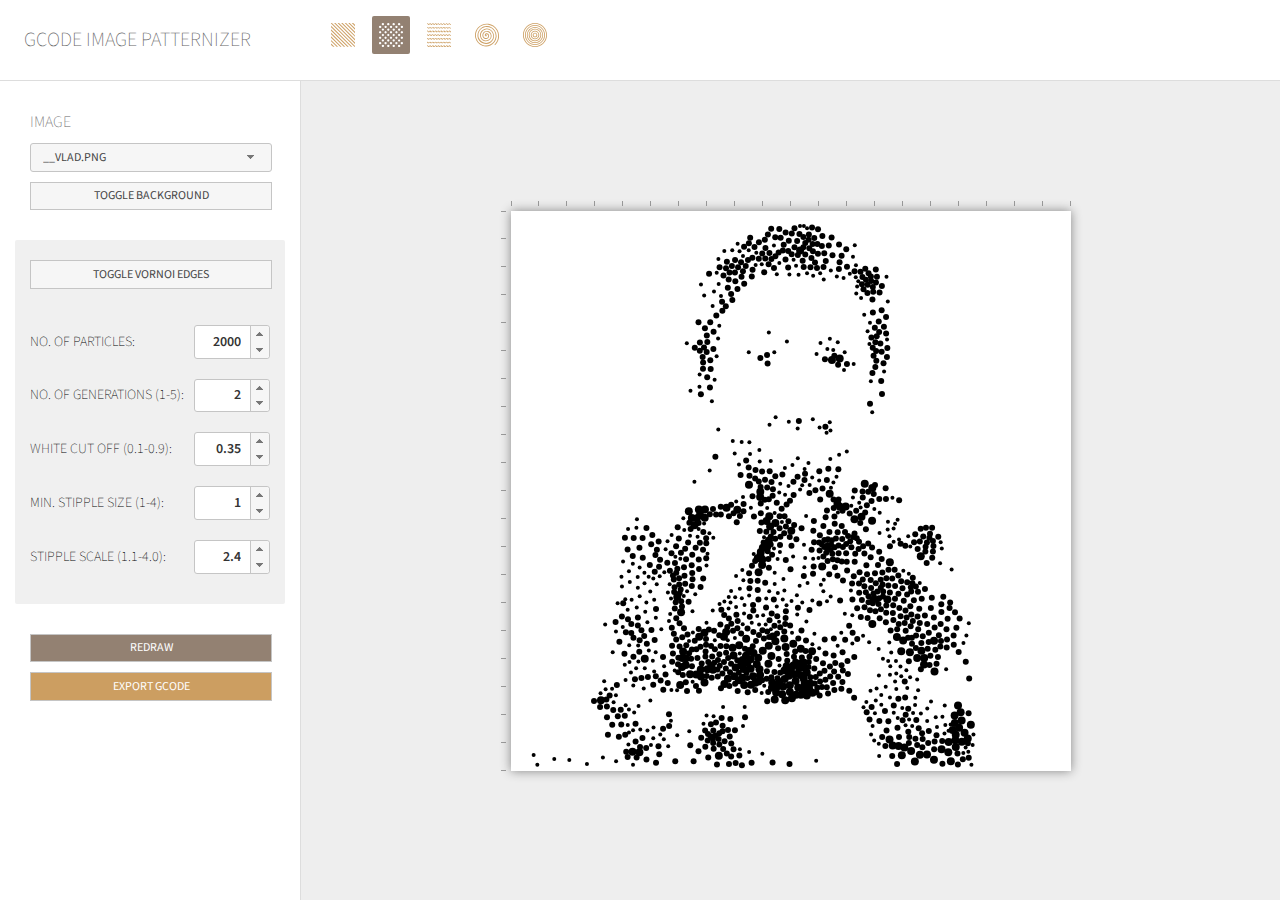
==== index.html @ 9e0d0f88 "Initial commit" ====
<!DOCTYPE html>
<html lang="en">
<head>
	<meta charset="utf-8">
	<title>GCode Image Patternizer</title>
	<link rel="stylesheet" href="css/main.css">
	<link rel="stylesheet" href="css/anglepicker.css">
	<link rel="stylesheet" href="css/colorpicker.css">
	<link rel="stylesheet" href="js/lib/jquery-ui-1.12.1.custom/jquery-ui.min.css">
	<link href="https://fonts.googleapis.com/css?family=Source+Sans+Pro:300,400,600" rel="stylesheet">

	<script src="js/lib/jquery.min.js"></script>
	<script src="js/lib/jquery-ui-1.12.1.custom/jquery-ui.min.js"></script>
	<script src="js/lib/jquery.svg.min.js"></script>
	<script src="js/lib/jquery.anglepicker.js"></script>
	<script src="js/lib/jquery.minicolors.js"></script>
	<script src="js/lib/rhill-voronoi-core.js"></script>


	<script src="js/main.js"></script>
	<script src="js/stipple.js"></script>
	<script src="js/squiggle.js"></script>
	<script src="js/crosshatch.js"></script>
	<script src="js/spiral.js"></script>
	<script src="js/circles.js"></script>
	
</head>

<body id="home" >
	<nav>
		<h1>GCode Image Patternizer</h1>
		<ul id="method_menu">
			<li data-method="crosshatch"><div class="icon_crosshatch"></div></li>
			<li data-method="stipple"><div class="icon_stipple"></div></li>
			<li data-method="squiggle"><div class="icon_squiggle"></div></li>
			<li data-method="spiral"><div class="icon_spiral"></div></li>
			<li data-method="circles"><div class="icon_circles"></div></li>
		</ul>
	</nav>
	<main id="wrapper">
		<aside id="panelOptions">
			<h2>IMAGE</h2>
			<select name="imageFile" id="imageFile"></select>
		    <button id="toggleBackground" class="ui-button ui-widget">Toggle background</button>
		   
			<div id="options_stipple" class="options_panel" style="display: block;"></div>
			<div id="options_squiggle" class="options_panel"></div>
			<div id="options_crosshatch" class="options_panel"></div>
			<div id="options_spiral" class="options_panel"></div>
			<div id="options_circles" class="options_panel"></div>

			<button id="buttonGenerate" class="ui-button ui-widget">Redraw</button>
			<button id="buttonGenerateGcode" class="ui-button ui-widget">Export GCode</button>
			

		</aside>
		<aside id="panelCanvas">
			<div id="horizontalRuler">
				<div class="hmark"></div><div class="hmark"></div><div class="hmark"></div><div class="hmark"></div><div class="hmark"></div><div class="hmark"></div><div class="hmark"></div><div class="hmark"></div><div class="hmark"></div><div class="hmark"></div><div class="hmark"></div>
			</div>
			<div id="verticalRuler">
				<div class="vmark"></div><div class="vmark"></div><div class="vmark"></div><div class="vmark"></div><div class="vmark"></div><div class="vmark"></div><div class="vmark"></div><div class="vmark"></div><div class="vmark"></div><div class="vmark"></div><div class="vmark"></div>
			</div>
			<canvas  id="drawCanvas" width="560" height="560"></canvas>
			<canvas id="imageCanvas" width="560" height="560"></canvas>
		</aside>
	</main>

	


</body>
</html>
---- css/main.css ----
body {
	margin: 0px;
	padding: 0px;
	font-family: 'Source Sans Pro', sans-serif;
	font-weight: 600;
}

nav {
	position: static;
	background-color: #FFF;
	height: 80px;
	border-bottom: 1px solid #DDD;
}

nav h1 {
	font-size: 20px;
	text-transform: uppercase;
	line-height: 80px;
	margin: 0px;
	padding: 0px;
	margin-left: 24px;
	color: #339999;
	color: #666;
	font-weight: 100;
	float: left;
	width: 260px;
}

h2 {
	font-size: 16px;
	text-transform: uppercase;
	margin: 0px;
	padding: 0px;
	margin-bottom: 10px;
	color: #339999;
	color: #666;
	font-weight: 100;
	
}

#wrapper {
	background-color: #FFF;
	overflow: hidden;
}

#panelOptions {
	background-color: #FFF;
	width: 240px;
	height: calc(100vh - 141px);
	border-right: 1px solid #DDD;
	float: left;
	padding: 30px;
}


#panelCanvas {
	background-color: #EEE;
	width: calc(100vw - 301px);
	height: calc(100vh - 81px);
	float: right;
	position: relative;
	overflow: hidden;
}

#drawCanvas {
	position: relative;
	top: calc((100vh - 81px - 560px)/2);
	left: calc((100vw - 300px - 560px ) /2 );
	opacity: 1;
	z-index: 1;
	box-shadow: 0px 0px 10px 0px rgba(133,133,133,1);
}

#imageCanvas {
	position: absolute;
	top: calc((100vh - 81px - 560px)/2);
	left: calc((100vw - 300px - 560px ) /2 );
	opacity: 0.4;
	z-index: 2;
	display: none;
}

#horizontalRuler {
	width: 584px;
	height: 10px;
	position: absolute;
	top: calc((100vh - 81px - 560px)/2 - 10px);
	left: calc((100vw - 300px - 560px)/2);
	overflow: hidden;
	
}

.hmark {
	border-left: 1px solid #999;
	border-right: 1px solid #999;
	float: left;
	height: 5px;
}



.hmark:nth-child(2n){
	width: 27px;
	margin-right: 27px;
}


.hmark:nth-child(2n+1){
	width: 27px;
	margin-right: 27px;
}

.hmark:first-child{
	width: 26px;

}

.hmark:last-child {
	width: 0px;
	margin-right: 0px;
	border-right: 0px;
}

#verticalRuler {
	width: 5px;
	height: 584px;
	position: absolute;
	overflow: hidden;
	top: calc((100vh - 81px - 560px)/2);
	left: calc((100vw - 300px - 560px)/2 - 10px);
}

.vmark {
	border-top: 1px solid #999;
	border-bottom: 1px solid #999;
	width: 5px;
}

.vmark:nth-child(2n){
	height: 27px;
	margin-bottom: 27px;
}


.vmark:nth-child(2n+1){
	height: 27px;
	margin-bottom: 27px;
}

.vmark:first-child{
	height: 26px;

}

.vmark:last-child {
	height: 0px;
	margin-bottom: 0px;
	border-bottom: 0px;
}

.ui-spinner-input {
	width: 40px !important;
	outline: none;
	text-align: right;
	text-transform: uppercase;
	font-size: 14px !important;
	font-family: 'Source Sans Pro', sans-serif !important;
	font-weight: 600;

}

.ui-button {
	width: 242px;
	outline: none;
	text-transform: uppercase;
	font-size: 12px !important;
	font-family: 'Source Sans Pro', sans-serif !important;
	font-weight: 600;

}

.ui-button:active {
	background-color: #626266 !important;
	border: 1px solid #020304 !important;
}

.background_on {
	background-color: #626266 !important;
	box-shadow: inset 0 0 4px #333;
	color: white !important;
	border: 1px solid #333 !important;
}



#panelOptions span.options {
	display: inline-table;
	width: 240px;
	margin-bottom: 10px;
	margin-top: 10px;
}



#panelOptions span label {
	display: table-cell;
	width: 190px;
	text-transform: uppercase;
	font-size: 14px;
	font-weight: 100;
}

#panelOptions span input {
	display: table-cell;
}



#method-button {
	width: 216px;
	margin-bottom: 20px;
}

.ui-menu-item-wrapper {
	font-size: 12px;
	text-transform: uppercase;
	font-family: 'Source Sans Pro', sans-serif !important;
	font-weight: 300;
}

.options_panel {
	display: none;
	
}

.floating .ui-spinner {
	float: right;
	margin-left: 10px;
}

#panelOptions span label.smaller_label {
	width: 90px;
}

.colorPicker {
	float: left;
}

.anglePicker {
	float: left;
	margin-right: 10px;
}

#imageFile-button {
	width: 216px;
	margin-bottom: 10px;
}

#toggleBackground {
	margin-top: 0px;

}

#buttonGenerate {
	margin-top: 10px;
	background-color: #938172;
	color: white;
}

#buttonGenerateGcode {
	margin-top: 10px;
	background-color: #CC9E61;
	color: white;
}

#method_menu {
	float: left;
	margin: none;
	padding: none;
}

#method_menu li {
	float: left;
	
	list-style-type: none;
	border-color: red;
	display: block;
	margin-right: 10px;
	padding: 7px;
	cursor: pointer;
	
}

#method_menu li.selected {
	background-color: #938172;
	border-radius: 2px;
}


#method_menu li.selected div {
	background-color: #FFF;
}

#method_menu li:last-child {
	margin-right: 20px;
}

#method_menu li div {
	width: 24px;
	height: 24px;
	-webkit-mask-size: cover;
  	mask-size: cover;
  	background-color: #CC9E61;
}

#method_menu li div.icon_crosshatch {
    -webkit-mask-image: url("../images/icon_crosshatch.svg");
    mask-image: url("../images/icon_crosshatch.svg");
}
#method_menu li div.icon_squiggle {
    -webkit-mask-image: url("../images/icon_squiggle.svg");
    mask-image: url("../images/icon_squiggle.svg");
}
#method_menu li div.icon_stipple {
    -webkit-mask-image: url("../images/icon_stipple.svg");
    mask-image: url("../images/icon_stipple.svg");
}
#method_menu li div.icon_spiral {
    -webkit-mask-image: url("../images/icon_spiral.svg");
    mask-image: url("../images/icon_spiral.svg");
}
#method_menu li div.icon_circles {
    -webkit-mask-image: url("../images/icon_circles.svg");
    mask-image: url("../images/icon_circles.svg");
}


#options_circles, #options_spiral, #options_crosshatch, #options_stipple, #options_squiggle{
	border-radius: 2px;
	background-color: #F0F0F0;
	margin-left: -15px;
    display: block;
    padding: 10px 15px;
    margin-right: -15px;
    margin-top: 30px;
    margin-bottom: 20px;
}
---- css/anglepicker.css ----
.ui-anglepicker {
    width: 24px;
    height: 24px;

    background: #dbdbdb;
    background: url([data-uri]);
    background: -moz-linear-gradient(top, #dbdbdb 0%, #e1e1de 20%, #f8f8f3 100%);
    background: -webkit-gradient(linear, left top, left bottom, color-stop(0%,#dbdbdb), color-stop(20%,#e1e1de), color-stop(100%,#f8f8f3));
    background: -webkit-linear-gradient(top, #dbdbdb 0%,#e1e1de 20%,#f8f8f3 100%);
    background: -o-linear-gradient(top, #dbdbdb 0%,#e1e1de 20%,#f8f8f3 100%);
    background: -ms-linear-gradient(top, #dbdbdb 0%,#e1e1de 20%,#f8f8f3 100%);
    background: linear-gradient(to bottom, #dbdbdb 0%,#e1e1de 20%,#f8f8f3 100%);
    
    border: 2px solid #666;

    -moz-box-shadow: inset 0 2px 3px white, inset 0 -1px 2px #fffef8;
    -webkit-box-shadow: inset 0 2px 3px white, inset 0 -1px 2px #fffef8;
    box-shadow: inset 0 2px 3px white, inset 0 -1px 2px #fffef8;

    -moz-border-radius: 50%;
    -webkit-border-radius: 50%;
    border-radius: 50%;
    position: relative;
    display: inline-block;
}
.ui-anglepicker-pointer {
    position: absolute;
    top: 50%;
    left: 50%;
    width: 50%;

    margin: -2px 0 0 -2px;
    -moz-transform-origin: 2px 2px;
    -webkit-transform-origin: 2px 2px;
    -ms-transform-origin: 2px 2px;
    -o-transform-origin: 2px 2px;
    transform-origin: 2px 2px;
}

.ui-anglepicker:hover, .ui-anglepicker.ui-anglepicker-dragging {
    border-color: #494949;
}

.ui-anglepicker-dragging .ui-anglepicker-dot, .ui-anglepicker-dragging .ui-anglepicker-line,
.ui-anglepicker:hover .ui-anglepicker-dot, .ui-anglepicker:hover .ui-anglepicker-line {
    background: #494949;
}

.ui-anglepicker-dot {
    height: 4px;
    width: 4px;
    position: absolute;
    background: #EE0000;
    -moz-border-radius: 50%;
    -webkit-border-radius: 50%;
    border-radius: 50%;
}

.ui-anglepicker-line {
    margin-top: 1px;
    margin-right: -2px;
    margin-left: -10px;
    height: 2px;
    background: #333;
}​
---- css/colorpicker.css ----
.minicolors {
    position: relative;
}

.minicolors-sprite {
    background-image: url([data-uri]);
}

.minicolors-no-data-uris .minicolors-sprite {
    background-image: url(jquery.minicolors.png);
}

.minicolors-swatch {
    position: absolute;
    vertical-align: middle;
    background-position: -80px 0;
    border: solid 1px #ccc;
    cursor: text;
    padding: 0;
    margin: 0;
    display: inline-block;
}

.minicolors-swatch-color {
    position: absolute;
    top: 0;
    left: 0;
    right: 0;
    bottom: 0;
}

.minicolors input[type=hidden] + .minicolors-swatch {
    width: 28px;
    position: static;
    cursor: pointer;
}

.minicolors input[type=hidden][disabled] + .minicolors-swatch {
    cursor: default;
}

/* Panel */
.minicolors-panel {
    position: absolute;
    width: 173px;
    height: 152px;
    background: white;
    border: solid 1px #CCC;
    box-shadow: 0 0 20px rgba(0, 0, 0, .2);
    z-index: 99999;
    box-sizing: content-box;
    display: none;
}

.minicolors-panel.minicolors-with-swatches {
	height: 182px;
}

.minicolors-panel.minicolors-visible {
    display: block;
}

/* Panel positioning */
.minicolors-position-top .minicolors-panel {
    top: -154px;
}

.minicolors-position-right .minicolors-panel {
    right: 0;
}

.minicolors-position-bottom .minicolors-panel {
    top: auto;
}

.minicolors-position-left .minicolors-panel {
    left: 0;
}

.minicolors-with-opacity .minicolors-panel {
    width: 194px;
}

.minicolors .minicolors-grid {
    position: absolute;
    top: 1px;
    left: 1px;
    width: 150px;
    height: 150px;
    background-position: -120px 0;
    cursor: crosshair;
}

.minicolors .minicolors-grid-inner {
    position: absolute;
    top: 0;
    left: 0;
    width: 150px;
    height: 150px;
}

.minicolors-slider-saturation .minicolors-grid {
    background-position: -420px 0;
}

.minicolors-slider-saturation .minicolors-grid-inner {
    background-position: -270px 0;
    background-image: inherit;
}

.minicolors-slider-brightness .minicolors-grid {
    background-position: -570px 0;
}

.minicolors-slider-brightness .minicolors-grid-inner {
    background-color: black;
}

.minicolors-slider-wheel .minicolors-grid {
    background-position: -720px 0;
}

.minicolors-slider,
.minicolors-opacity-slider {
    position: absolute;
    top: 1px;
    left: 152px;
    width: 20px;
    height: 150px;
    background-color: white;
    background-position: 0 0;
    cursor: row-resize;
}

.minicolors-slider-saturation .minicolors-slider {
    background-position: -60px 0;
}

.minicolors-slider-brightness .minicolors-slider {
    background-position: -20px 0;
}

.minicolors-slider-wheel .minicolors-slider {
    background-position: -20px 0;
}

.minicolors-opacity-slider {
    left: 173px;
    background-position: -40px 0;
    display: none;
}

.minicolors-with-opacity .minicolors-opacity-slider {
    display: block;
}

/* Pickers */
.minicolors-grid .minicolors-picker {
    position: absolute;
    top: 70px;
    left: 70px;
    width: 12px;
    height: 12px;
    border: solid 1px black;
    border-radius: 10px;
    margin-top: -6px;
    margin-left: -6px;
    background: none;
}

.minicolors-grid .minicolors-picker > div {
    position: absolute;
    top: 0;
    left: 0;
    width: 8px;
    height: 8px;
    border-radius: 8px;
    border: solid 2px white;
    box-sizing: content-box;
}

.minicolors-picker {
    position: absolute;
    top: 0;
    left: 0;
    width: 18px;
    height: 2px;
    background: white;
    border: solid 1px black;
    margin-top: -2px;
    box-sizing: content-box;
}

/* Swatches */
.minicolors-swatches,
.minicolors-swatches li {
	margin: 0;
	padding: 0;
	list-style: none;
	overflow: hidden;
	position: absolute;
	top: 157px;
	left: 5px;
}

.minicolors-swatches .minicolors-swatch {
	position: relative;
	float: left;
	cursor: pointer;
	margin:0 4px 0 0;
}

.minicolors-with-opacity .minicolors-swatches .minicolors-swatch {
	margin-right: 7px;
}

.minicolors-swatch.selected {
	border-color: #000;
}

/* Inline controls */
.minicolors-inline {
    display: inline-block;
}

.minicolors-inline .minicolors-input {
    display: none !important;
}

.minicolors-inline .minicolors-panel {
    position: relative;
    top: auto;
    left: auto;
    box-shadow: none;
    z-index: auto;
    display: inline-block;
}

/* Default theme */
.minicolors-theme-default .minicolors-swatch {
    top: 5px;
    left: 5px;
    width: 18px;
    height: 18px;
}
.minicolors-theme-default .minicolors-swatches .minicolors-swatch {
    top: 0;
    left: 0;
    width: 18px;
    height: 18px;
}
.minicolors-theme-default .minicolors-swatches {
	height: 20px;
}
.minicolors-theme-default.minicolors-position-right .minicolors-swatch {
    left: auto;
    right: 5px;
}
.minicolors-theme-default.minicolors {
    width: auto;
    display: inline-block;
}
.minicolors-theme-default .minicolors-input {
    height: 20px;
    width: auto;
    display: inline-block;
    padding-left: 26px;
}
.minicolors-theme-default.minicolors-position-right .minicolors-input {
    padding-right: 26px;
    padding-left: inherit;
}

/* Bootstrap theme */
.minicolors-theme-bootstrap .minicolors-swatch {
    z-index: 2;
    top: 3px;
    left: 3px;
    width: 28px;
    height: 28px;
    border-radius: 3px;
}
.minicolors-theme-bootstrap .minicolors-swatches .minicolors-swatch {
    top: 0;
    left: 0;
    width: 20px;
    height: 20px;
}
.minicolors-theme-bootstrap .minicolors-swatch-color {
    border-radius: inherit;
}
.minicolors-theme-bootstrap.minicolors-position-right > .minicolors-swatch {
    left: auto;
    right: 3px;
}
.minicolors-theme-bootstrap .minicolors-input {
    float: none;
    padding-left: 44px;
}
.minicolors-theme-bootstrap.minicolors-position-right .minicolors-input {
    padding-right: 44px;
    padding-left: 12px;
}
.minicolors-theme-bootstrap .minicolors-input.input-lg + .minicolors-swatch {
    top: 4px;
    left: 4px;
    width: 37px;
    height: 37px;
    border-radius: 5px;
}
.minicolors-theme-bootstrap .minicolors-input.input-sm + .minicolors-swatch {
    width: 24px;
    height: 24px;
}
.minicolors-theme-bootstrap .minicolors-input.input-xs + .minicolors-swatch {
    width: 18px;
    height: 18px;
}
.input-group .minicolors-theme-bootstrap:not(:first-child) .minicolors-input {
    border-top-left-radius: 0;
    border-bottom-left-radius: 0;
}

/* Semantic Ui theme */
.minicolors-theme-semanticui .minicolors-swatch {
    top: 0;
    left: 0;
    padding: 18px;
}
.minicolors-theme-semanticui input {
    text-indent: 30px;
}
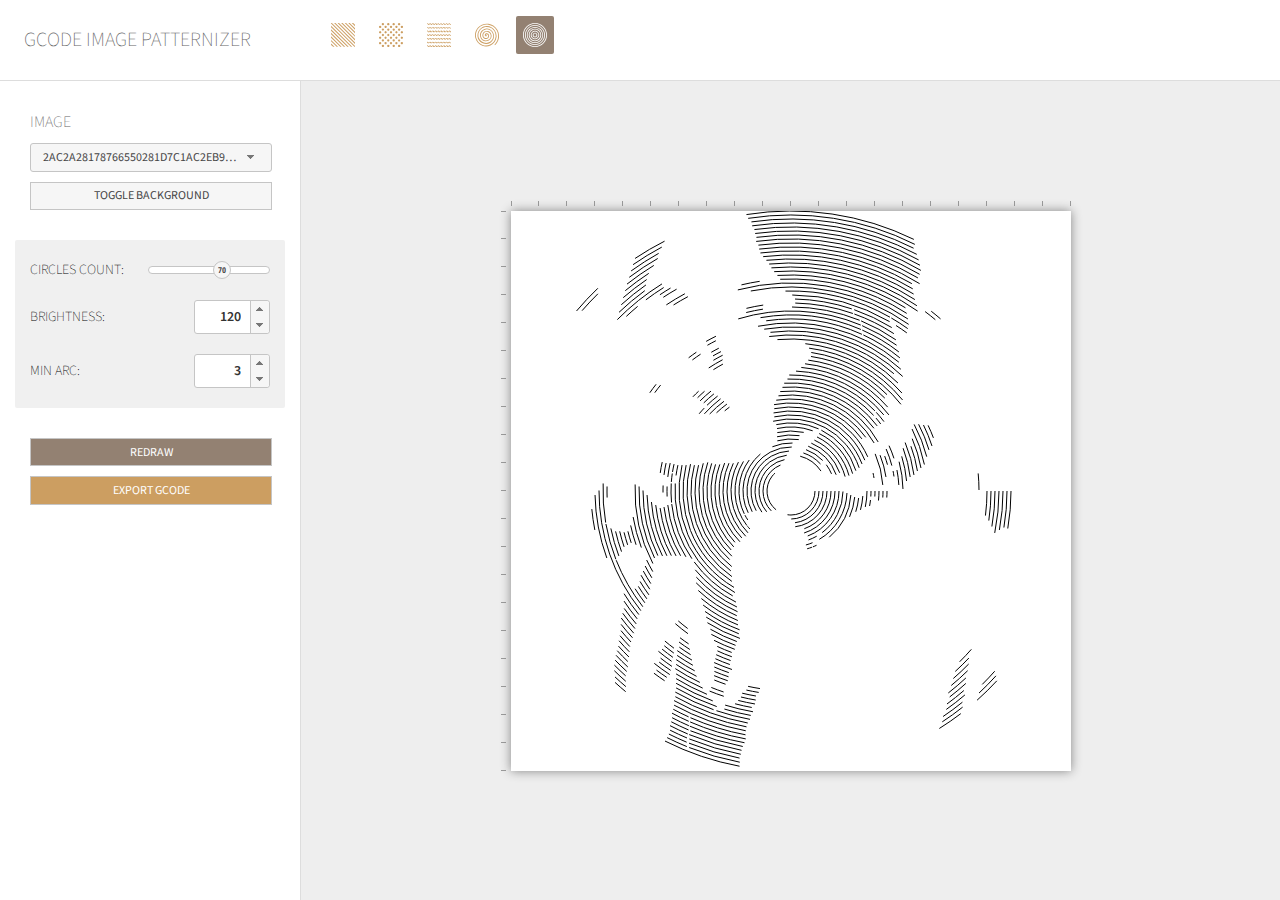
==== commit d7a7e99a: "done algorithms" ====
--- a/index.html
+++ b/index.html
@@ -2,12 +2,13 @@
 <html lang="en">
 <head>
 	<meta charset="utf-8">
-	<title>GCode Image Patternizer</title>
+	<title>GCode Image Patternizer </title>
 	<link rel="stylesheet" href="css/main.css">
 	<link rel="stylesheet" href="css/anglepicker.css">
 	<link rel="stylesheet" href="css/colorpicker.css">
 	<link rel="stylesheet" href="js/lib/jquery-ui-1.12.1.custom/jquery-ui.min.css">
 	<link href="https://fonts.googleapis.com/css?family=Source+Sans+Pro:300,400,600" rel="stylesheet">
+	<link href="https://fonts.googleapis.com/css?family=Roboto+Condensed:700" rel="stylesheet">
 
 	<script src="js/lib/jquery.min.js"></script>
 	<script src="js/lib/jquery-ui-1.12.1.custom/jquery-ui.min.js"></script>
--- a/css/main.css
+++ b/css/main.css
@@ -260,6 +260,11 @@
 	margin-top: 0px;
 
 }
+
+#toggleEdges {
+	background-color: white;
+}
+
 
 #buttonGenerate {
 	margin-top: 10px;
@@ -344,4 +349,34 @@
     margin-right: -15px;
     margin-top: 30px;
     margin-bottom: 20px;
-}+}
+
+#sliderBrightness.ui-slider, #squiggleLinesCount.ui-slider, #noOfCircles.ui-slider, #spacing.ui-slider , #rangeHatchLines.ui-slider,   #sliderParticles.ui-slider {
+	border-radius: 6px;
+	height: 6px;
+	width: 120px;
+	
+}
+
+#sliderBrightness .ui-widget-header {
+	background: #CC9E61;
+}
+#sliderBrightness .ui-slider-handle, #squiggleLinesCount .ui-slider-handle , #noOfCircles .ui-slider-handle , #spacing .ui-slider-handle, #rangeHatchLines .ui-slider-handle, #sliderParticles .ui-slider-handle {
+	outline: none;
+	border-radius: 10px !important;
+	width: 16px;
+	height: 16px;
+	top: -6px;
+	font-size: 8px;
+	font-family: 'Roboto Condensed', sans-serif;
+	text-align: center;
+	font-weight: 700;
+	line-height: 17px;
+}
+
+#sliderBrightness .ui-slider-handle.ui-state-active, #squiggleLinesCount .ui-slider-handle.ui-state-active, #noOfCircles .ui-slider-handle.ui-state-active, #spacing .ui-slider-handle.ui-state-active, #rangeHatchLines .ui-slider-handle.ui-state-active, #sliderParticles .ui-slider-handle.ui-state-active {
+	background-color: #938172;
+	border: 1px solid #938172;
+
+}
+
